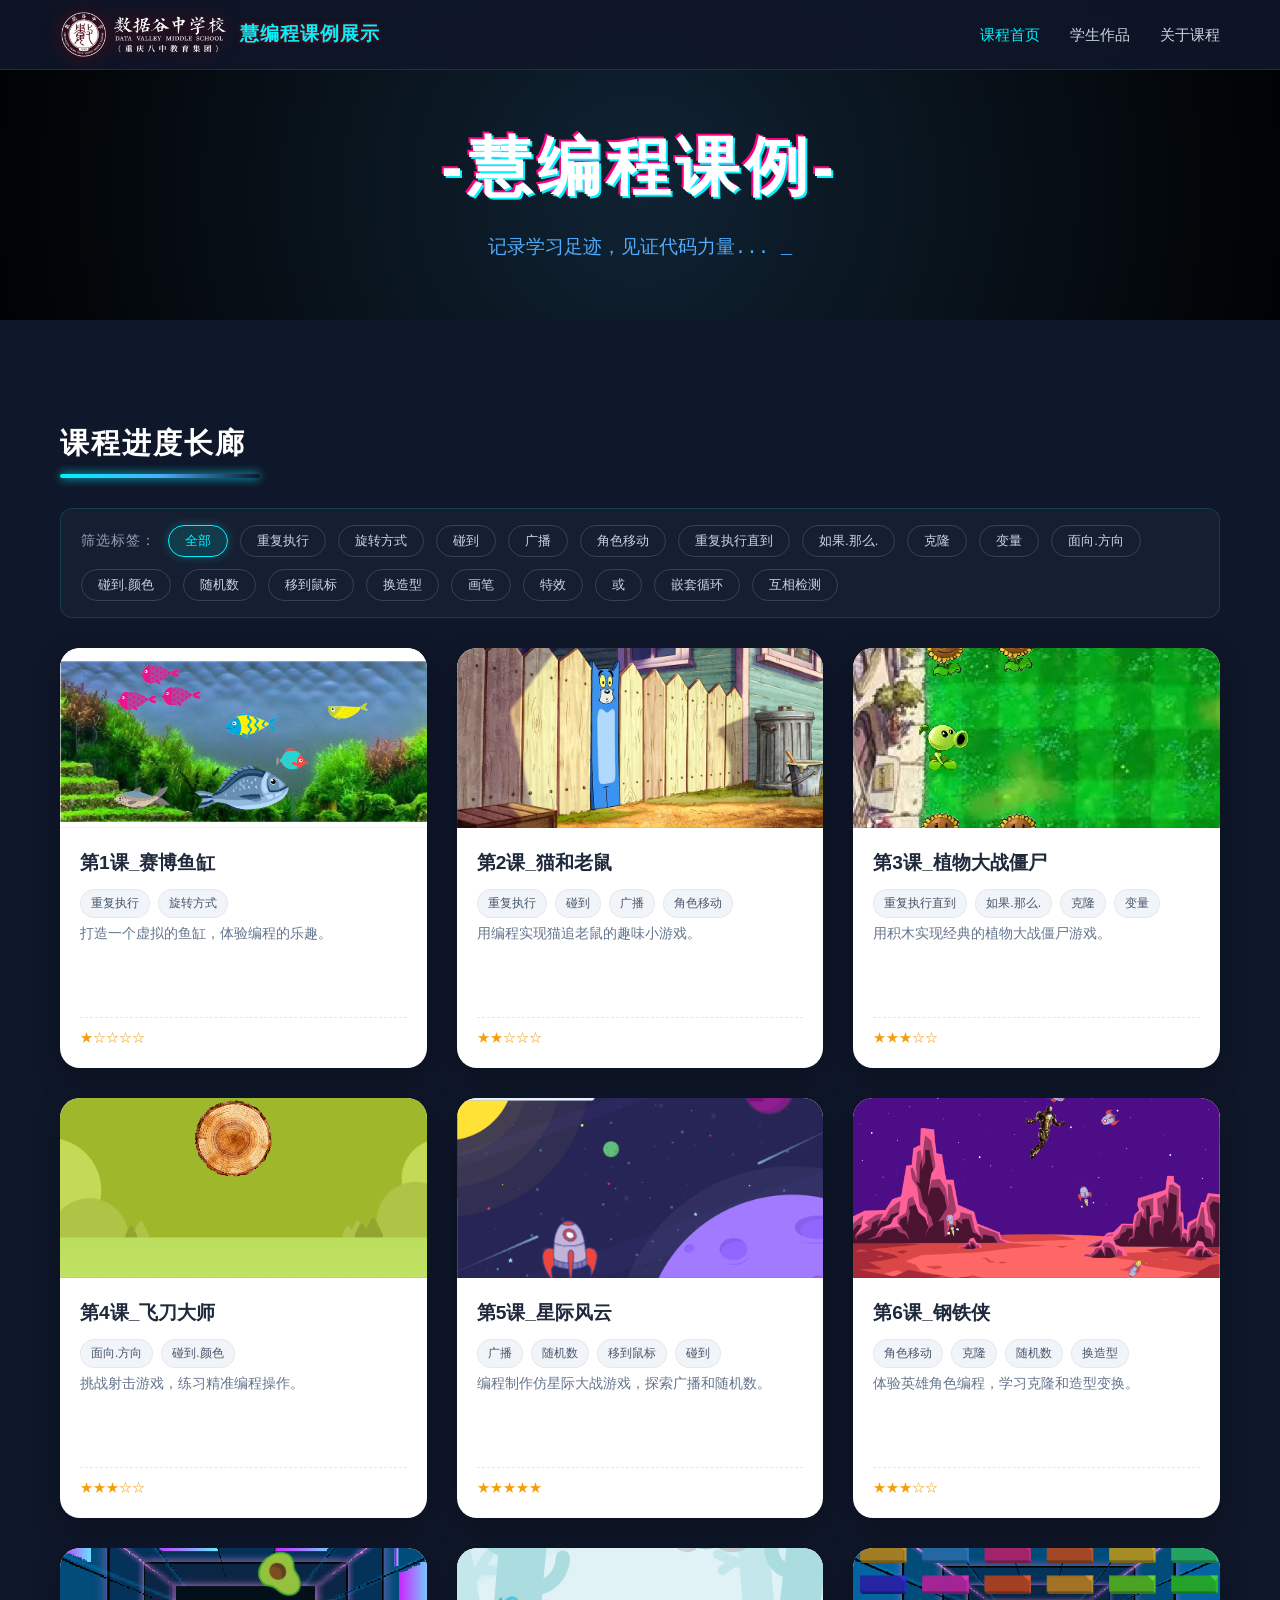
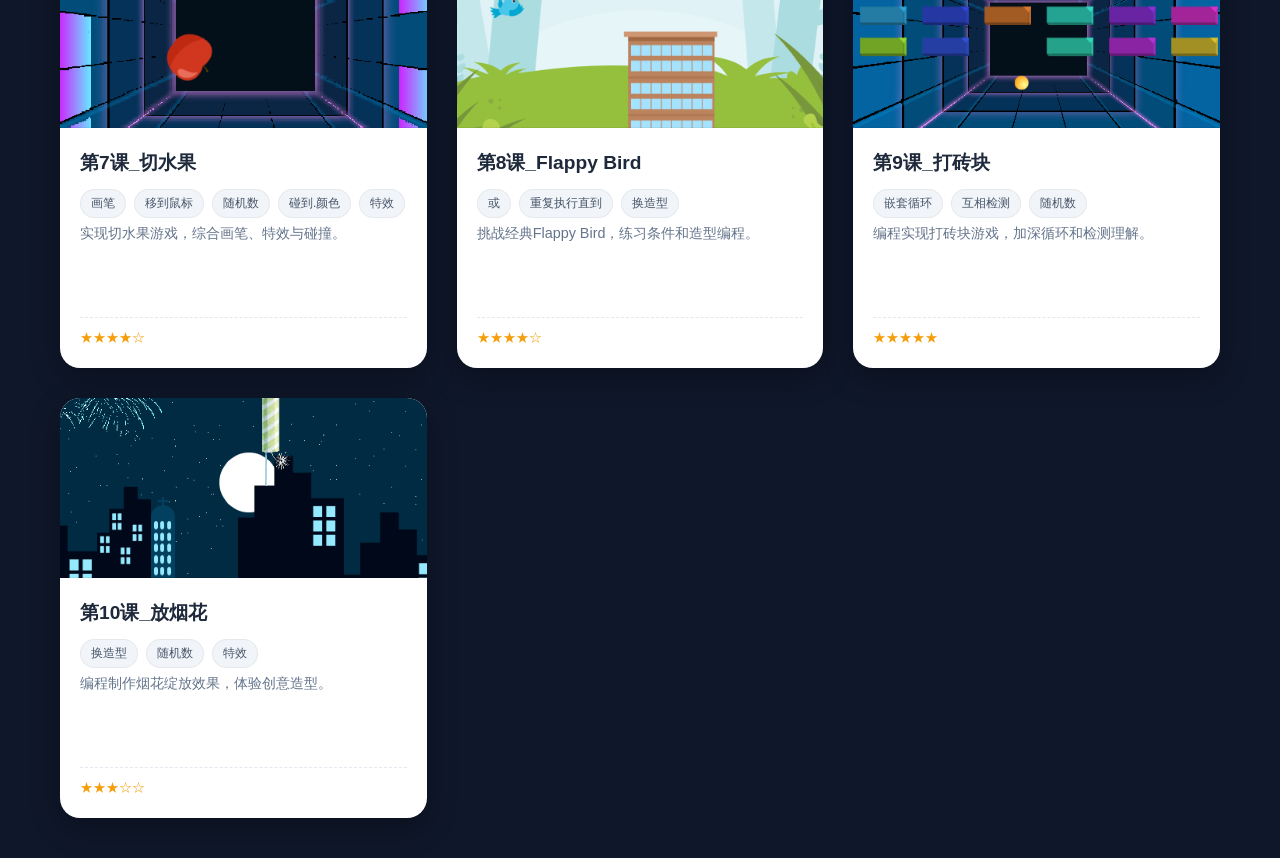
==== index.html @ 6f57c0ce "更新 none" ====
<!DOCTYPE html>
<html lang="zh-CN">
<head>
    <meta charset="UTF-8">
    <meta name="viewport" content="width=device-width, initial-scale=1.0">
    <title>慧编程 · 课程展示</title>
    <link rel="stylesheet" href="css/style.css">
</head>
<body>
    <nav class="navbar">
        <div class="nav-container">
            <div class="logo-area">
                <a href="index.html" class="logo-link">
                    <img src="assets/images/logo.png" alt="Logo" class="main-logo">
                    <span class="logo-text">慧编程课例展示</span>
                </a>
            </div>
            <ul class="nav-links">
                <li><a href="index.html" class="active">课程首页</a></li>
                <li><a href="works.html">学生作品</a></li>
                <li><a href="about.html">关于课程</a></li>
            </ul>
        </div>
    </nav>

    <header class="tech-header">
        <div class="overlay"></div>
        <div class="header-content">
            <h1 class="glitch" data-text="慧编程">-慧编程课例-</h1>
            <p class="subtitle">
                <span id="typing-text"></span>
                <span class="cursor">_</span>
            </p>
        </div>
    </header>

    <main class="container">
        <div class="section-title">
            <h2><span class="icon"></span> 课程进度长廊</h2>
            <div class="line"></div>
        </div>

        <!-- 筛选栏：标签由 JS 从 courseData 动态提取 -->
        <div class="filter-bar" id="home-filter-bar">
            <span class="filter-label">筛选标签：</span>
            <button class="filter-btn active" data-filter="all">全部</button>
        </div>

        <div id="course-grid" class="grid"></div>
    </main>

    <script src="js/data.js"></script>
    <script src="js/script.js"></script>
</body>
</html>
---- css/style.css ----
:root {
    --primary-neon: #00f2fe; /* 霓虹青 */
    --secondary-neon: #4facfe; /* 科技蓝 */
    --bg-dark: #0f172a; /* 深蓝底色 */
    --card-bg: rgba(30, 41, 59, 0.7); /* 半透明卡片 */
    --text-main: #ffffff;
    --accent-red: rgb(143, 0, 11);
}

/* 全局重置 */
* { box-sizing: border-box; margin: 0; padding: 0; }
body { font-family: 'Segoe UI', sans-serif; background-color: #f0f4f8; color: #333; line-height: 1.6; }
a { text-decoration: none; color: inherit; }

/* 导航栏样式 - 毛玻璃效果 */
.navbar {
    position: fixed;
    top: 0; width: 100%; height: 70px;
    background: rgba(15, 23, 42, 0.8);
    backdrop-filter: blur(10px); /* 模糊背景 */
    border-bottom: 1px solid rgba(255, 255, 255, 0.1);
    z-index: 1000;
}

.nav-container {
    max-width: 1200px; margin: 0 auto; padding: 0 20px;
    display: flex; justify-content: space-between; align-items: center;
    height: 100%;
}
.logo-link {
    display: flex;
    align-items: center;
    gap: 12px;
    text-decoration: none;
    transition: opacity 0.3s;
}

.logo-link:hover {
    opacity: 0.8; /* 鼠标悬停时轻微透明，增加点击反馈 */
}
.logo-area { display: flex; align-items: center; gap: 12px; }
.main-logo { height: 45px;
    width: auto;
    filter: drop-shadow(0 0 10px rgb(143, 0, 11)); }
.logo-text { font-weight: bold;
    font-size: 1.2rem;
    letter-spacing: 1px;
    color: #ffffff;
    text-shadow: 0 0 5px rgb(143, 0, 11); }

.nav-links { display: flex; list-style: none; gap: 30px; }
.nav-links a { 
    color: #cbd5e1; font-size: 0.95rem; transition: 0.3s; 
    position: relative; padding: 5px 0;
}
.nav-links a:hover, .nav-links a.active { color: var(--primary-neon); }
/* 科技感 Hero 区域 */
.tech-header {
    height: 320px;
    background: #000 url('https://www.transparenttextures.com/patterns/carbon-fibre.png');
    position: relative;
    display: flex; 
    align-items: center; 
    justify-content: center;
    padding-top: 60px;
    overflow: hidden;
}
/* 动态背景光晕 */
.tech-header::before {
    content: ''; position: absolute;
    width: 150%; height: 150%;
    background: radial-gradient(circle at center, rgba(79, 172, 254, 0.2) 0%, transparent 70%);
    animation: pulse 8s infinite alternate;
}

@keyframes pulse {
    0% { transform: scale(1); opacity: 0.5; }
    100% { transform: scale(1.2); opacity: 0.8; }
}

.header-content { position: relative; z-index: 2; text-align: center; }

/* 故障艺术风格标题 (Glitch Effect) */
.glitch {
    font-size: 4rem; font-weight: 900; color: white;
    text-shadow: 2px 2px var(--primary-neon), -2px -2px #ff0080;
    letter-spacing: 5px;
}

.subtitle { font-size: 1.2rem; color: var(--secondary-neon); margin-top: 15px; font-family: 'Courier New', monospace; }
.cursor { animation: blink 0.8s infinite; }
@keyframes blink { 50% { opacity: 0; } }
/* 容器与栅格 */
.container { max-width: 1100px; margin: 0 auto; padding: 40px 20px; }
.grid { display: grid; grid-template-columns: repeat(auto-fill, minmax(300px, 1fr)); gap: 30px; }

/* 卡片样式 */
.card { background: #ffffff;
    border-radius: 20px;
    height: 420px;
    display: flex;
    flex-direction: column;
    overflow: hidden;
    cursor: pointer;
    transition: all 0.4s cubic-bezier(0.175, 0.885, 0.32, 1.275);
    border: none;
    box-shadow: 0 10px 30px rgba(0, 0, 0, 0.3);}
.card:hover {
    transform: translateY(-10px) scale(1.02);
    box-shadow: 0 15px 40px rgba(0, 242, 254, 0.2); 
}
.card-img {
    height: 180px;
    width: 100%;
    background-size: cover;
    background-position: center;
    border-bottom: 1px solid rgba(0,0,0,0.05);
    flex-shrink: 0;
}
/* 卡片内容区：文字改为深色以适应白底 */
.card-body {
    padding: 20px;
    flex-grow: 1;
    display: flex;
    flex-direction: column;
}
/* 描述文字：锁定 3 行 */
.card-desc {
    font-size: 0.9rem;
    color: #64748b;
    line-height: 1.6;
    margin-bottom: 15px;
    display: -webkit-box;
    -webkit-box-orient: vertical;
    overflow: hidden;
    height: 4.8em;
}
.card-body h3 {
    margin: 0 0 10px 0;
    color: #1e293b;
    font-size: 1.2rem;
    white-space: nowrap;
    overflow: hidden;
    text-overflow: ellipsis;
}
/* 标签样式 */
.tags {
    display: flex;
    gap: 8px;
    margin-bottom: auto;
    overflow: hidden;
}
.tags span {
    background: #f1f5f9;
    color: #475569;
    padding: 4px 10px;
    border-radius: 50px;
    font-size: 0.75rem;
    border: 1px solid rgba(0,0,0,0.05);
}
/* 难度等级（星星）区 */
.stars {
    margin-top: 10px;
    padding-top: 10px;
    border-top: 1px dashed #e2e8f0;
    font-size: 0.8rem;
    color: #f59e0b;
}
/* 装饰性标题线 */
.section-title {
    margin-bottom: 30px;
}
.section-title h2 { font-size: 1.8rem;
    margin-bottom: 8px;
    letter-spacing: 2px;}
.line { height: 4px;
    width: 200px; 
    background: linear-gradient(to right, var(--primary-neon), var(--secondary-neon), transparent);
    border-radius: 2px;
    box-shadow: 0 0 10px var(--primary-neon); }

/* ======================================
   首页筛选栏（青色系，与首页风格一致）
   ====================================== */
.filter-bar {
    display: flex;
    align-items: center;
    gap: 12px;
    flex-wrap: wrap;
    margin-bottom: 30px;
    padding: 16px 20px;
    background: rgba(30, 41, 59, 0.5);
    border: 1px solid rgba(0, 242, 254, 0.15);
    border-radius: 12px;
    backdrop-filter: blur(8px);
}

.filter-label {
    font-size: 0.85rem;
    color: #94a3b8;
    letter-spacing: 1px;
    white-space: nowrap;
}

.filter-btn {
    padding: 6px 16px;
    border-radius: 50px;
    border: 1px solid rgba(255, 255, 255, 0.15);
    background: transparent;
    color: #cbd5e1;
    font-size: 0.82rem;
    cursor: pointer;
    transition: all 0.25s;
    font-family: 'Segoe UI', sans-serif;
}

/* 首页：激活/悬停用青色系 */
.filter-btn:hover,
.filter-btn.active {
    background: rgba(0, 242, 254, 0.12);
    border-color: var(--primary-neon);
    color: var(--primary-neon);
    box-shadow: 0 0 10px rgba(0, 242, 254, 0.25);
}

/* works.html 中的筛选栏覆盖为紫色系（在 works.html 内部 <style> 中处理） */


/* 详情页样式 */
body {
    font-family: 'Segoe UI', sans-serif;
    background-color: var(--bg-dark);
    color: var(--text-main);
    margin: 0;
    line-height: 1.6;
}

/* 导航栏 */
.navbar {
    position: fixed;
    top: 0; width: 100%; height: 70px;
    background: rgba(15, 23, 42, 0.9);
    backdrop-filter: blur(10px);
    border-bottom: 1px solid rgba(255, 255, 255, 0.1);
    z-index: 1000;
}

.nav-container {
    max-width: 1200px; margin: 0 auto; padding: 0 20px;
    display: flex; justify-content: space-between; align-items: center;
    height: 100%;
}

.back-link {
    color: white; text-decoration: none; display: flex; align-items: center; gap: 8px;
    transition: all 0.3s;
}

.back-link:hover {
    text-shadow: 0 0 10px var(--primary-neon);
    transform: translateX(-5px);
}

.logo-text { font-weight: bold; color: var(--primary-neon); text-shadow: 0 0 5px var(--accent-red); }

/* 容器布局 */
.container { max-width: 1200px; margin: 0 auto; padding: 100px 20px 40px; }

.console-grid {
    display: grid;
    grid-template-columns: 6.5fr 3.5fr; 
    gap: 30px;
}

.left-col, .right-col {
    min-width: 0; 
}

/* 通用面板 */
.tech-panel {
    background: rgba(30, 41, 59, 0.6);
    border: 1px solid rgba(79, 172, 254, 0.3);
    border-radius: 12px; padding: 20px; margin-bottom: 25px;
}

.panel-header, .tech-panel h2 {
    color: var(--secondary-neon); font-size: 1.1rem; margin-bottom: 15px;
    border-left: 3px solid var(--primary-neon); padding-left: 10px;
}

/* 视频与图片展示区 */
.video-wrapper, .main-image-view {
    width: 100%; aspect-ratio: 16 / 9;
    background: #000; border-radius: 8px; overflow: hidden;
    display: flex; align-items: center; justify-content: center;
}

video, .main-image-view img { width: 100%; height: 100%; object-fit: contain; }

/* 缩略图列表 */
.thumbnail-list {
    display: flex;
    gap: 12px;
    overflow-x: auto;
    padding: 15px 0 5px;
    white-space: nowrap; 
}

.thumb-item {
    flex: 0 0 100px; 
    height: 60px;
    border-radius: 6px; cursor: pointer;
    border: 2px solid transparent; opacity: 0.5;
    transition: all 0.3s; object-fit: cover;
}

.thumb-item.active { border-color: var(--primary-neon); opacity: 1; box-shadow: 0 0 10px var(--primary-neon); }

/* 下载按钮基础样式 */
.download-grid { display: flex; flex-direction: column; gap: 15px; }
.tech-btn {
    display: flex;
    align-items: center;
    gap: 15px;
    padding: 15px;
    background: rgba(255, 255, 255, 0.03);
    border: 1px solid rgba(255, 255, 255, 0.1);
    border-radius: 8px;
    color: white;
    text-decoration: none;
    transition: all 0.3s cubic-bezier(0.4, 0, 0.2, 1);
    position: relative;
    overflow: hidden;
}

/* 源代码 - 青色光 */
.code-btn:not(.disabled):hover {
    background: rgba(0, 242, 254, 0.1);
    border-color: #00f2fe;
    box-shadow: 0 0 15px rgba(0, 242, 254, 0.3);
    transform: translateX(8px);
}
.code-btn:not(.disabled):hover h3 { color: #00f2fe; }

/* 课件 - 橙金光 */
.ppt-btn:not(.disabled):hover {
    background: rgba(245, 158, 11, 0.1);
    border-color: #f59e0b;
    box-shadow: 0 0 15px rgba(245, 158, 11, 0.3);
    transform: translateX(8px);
}
.ppt-btn:not(.disabled):hover h3 { color: #f59e0b; }

/* 素材包 - 翠绿光 */
.asset-btn:not(.disabled):hover {
    background: rgba(16, 185, 129, 0.1);
    border-color: #10b981;
    box-shadow: 0 0 15px rgba(16, 185, 129, 0.3);
    transform: translateX(8px);
}
.asset-btn:not(.disabled):hover h3 { color: #10b981; }

/* 禁用状态 */
.tech-btn.disabled {
    opacity: 0.25;
    filter: grayscale(1);
    cursor: not-allowed;
    pointer-events: all !important;
}

.tech-btn.disabled:hover {
    background: rgba(255, 0, 0, 0.05);
    border-color: rgba(255, 255, 255, 0.1);
    transform: none;
}

.tech-btn.disabled p {
    color: #ef4444;
}

/* 滚动条美化 */
::-webkit-scrollbar { height: 6px; width: 6px; }
::-webkit-scrollbar-thumb { background: var(--secondary-neon); border-radius: 10px; }
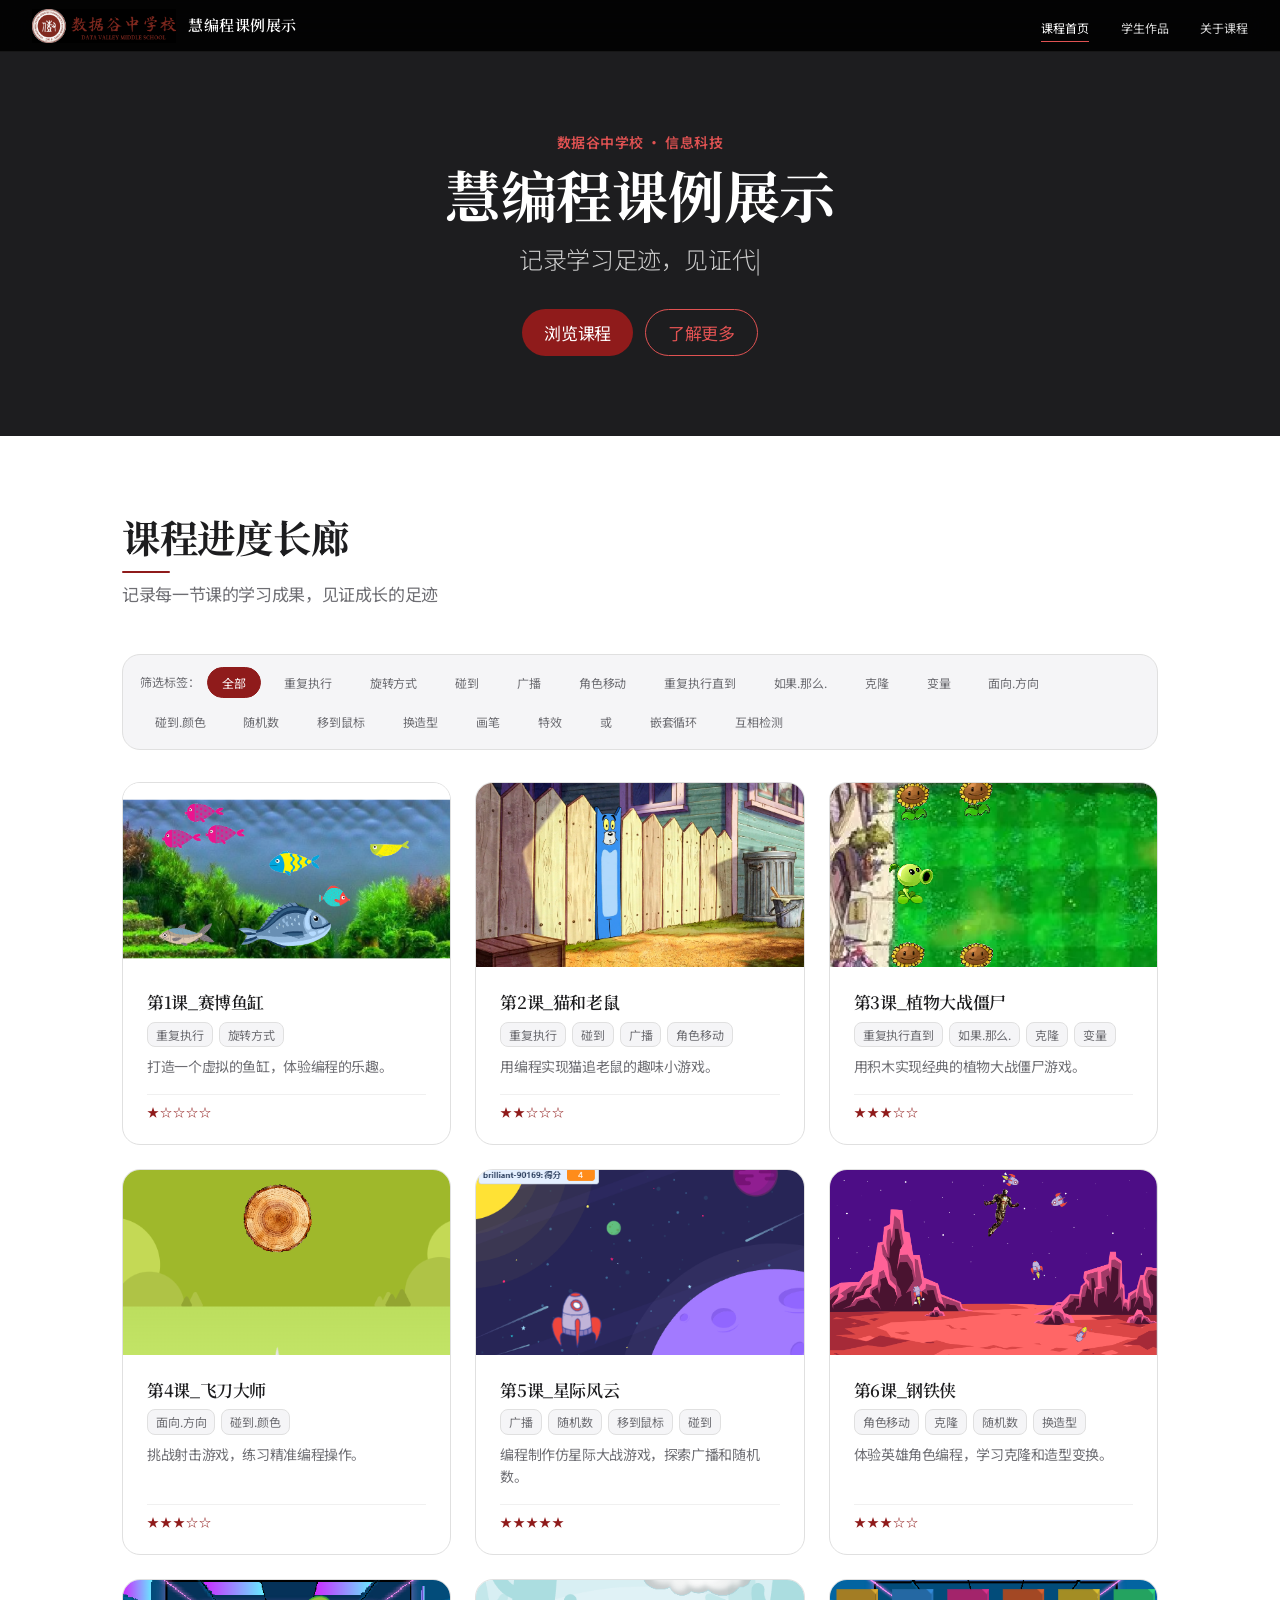
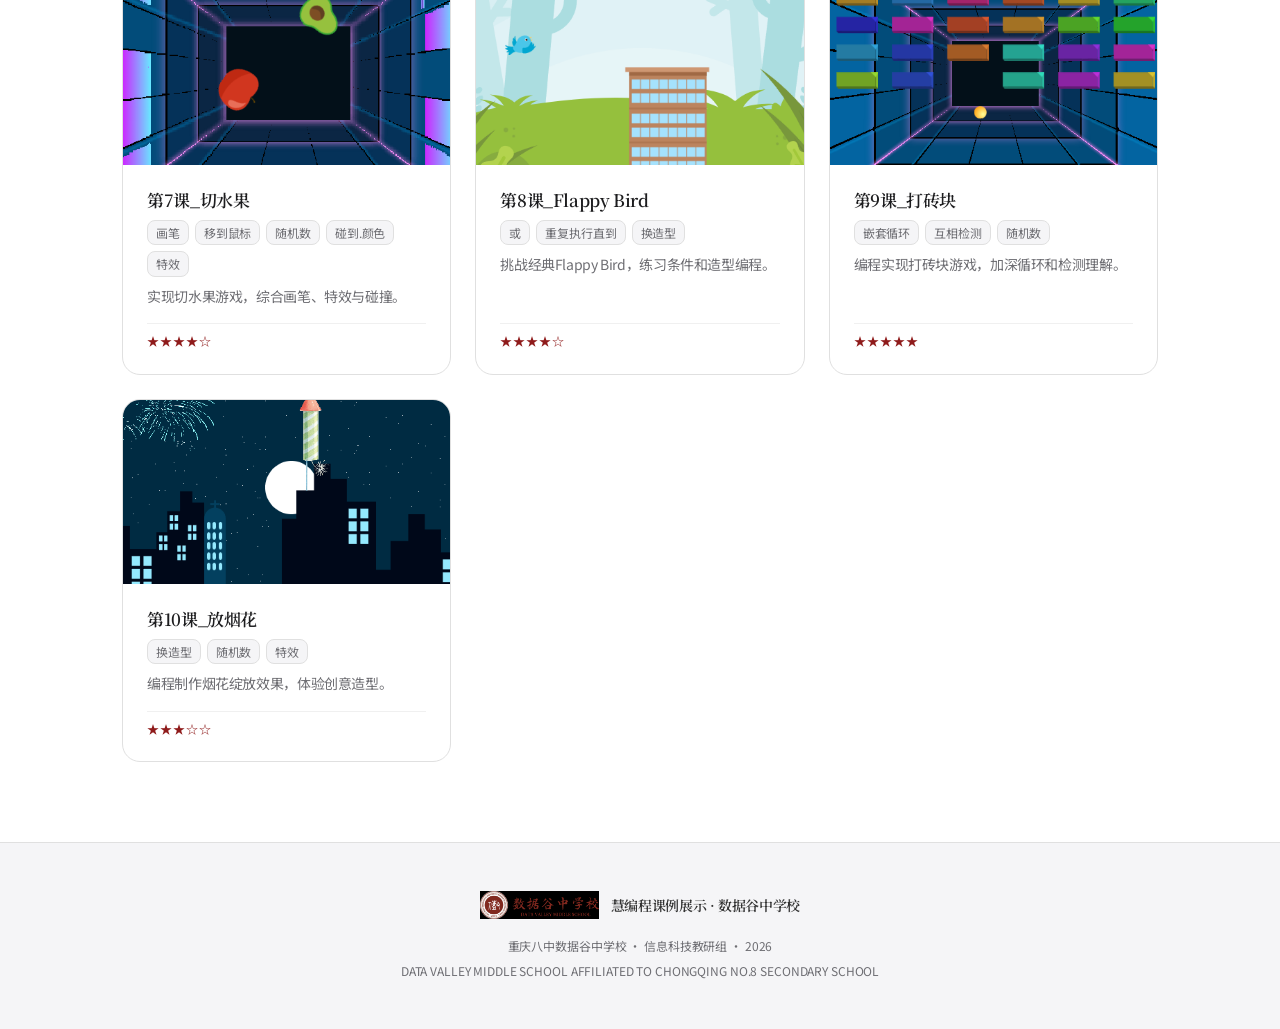
==== commit a061ed81: "Redesign About page and overhaul styles Rework about.html into a cleaner, componentized layout and r" ====
--- a/index.html
+++ b/index.html
@@ -1,55 +1,74 @@
 <!DOCTYPE html>
 <html lang="zh-CN">
 <head>
-    <meta charset="UTF-8">
-    <meta name="viewport" content="width=device-width, initial-scale=1.0">
-    <title>慧编程 · 课程展示</title>
-    <link rel="stylesheet" href="css/style.css">
+  <meta charset="UTF-8">
+  <meta name="viewport" content="width=device-width, initial-scale=1.0">
+  <title>慧编程 · 课程展示</title>
+  <link rel="stylesheet" href="css/style.css">
 </head>
 <body>
-    <nav class="navbar">
-        <div class="nav-container">
-            <div class="logo-area">
-                <a href="index.html" class="logo-link">
-                    <img src="assets/images/logo.png" alt="Logo" class="main-logo">
-                    <span class="logo-text">慧编程课例展示</span>
-                </a>
-            </div>
-            <ul class="nav-links">
-                <li><a href="index.html" class="active">课程首页</a></li>
-                <li><a href="works.html">学生作品</a></li>
-                <li><a href="about.html">关于课程</a></li>
-            </ul>
-        </div>
-    </nav>
 
-    <header class="tech-header">
-        <div class="overlay"></div>
-        <div class="header-content">
-            <h1 class="glitch" data-text="慧编程">-慧编程课例-</h1>
-            <p class="subtitle">
-                <span id="typing-text"></span>
-                <span class="cursor">_</span>
-            </p>
-        </div>
-    </header>
+  <!-- ── Global Nav ── -->
+  <nav class="navbar">
+    <div class="nav-container">
+      <div class="logo-area">
+        <a href="index.html" class="logo-link">
+          <img src="assets/images/logo.png" alt="数据谷中学校" class="main-logo">
+          <span class="logo-text">慧编程课例展示</span>
+        </a>
+      </div>
+      <ul class="nav-links">
+        <li><a href="index.html" class="active">课程首页</a></li>
+        <li><a href="works.html">学生作品</a></li>
+        <li><a href="about.html">关于课程</a></li>
+      </ul>
+    </div>
+  </nav>
 
-    <main class="container">
-        <div class="section-title">
-            <h2><span class="icon"></span> 课程进度长廊</h2>
-            <div class="line"></div>
-        </div>
+  <!-- ── Hero ── -->
+  <header class="page-hero">
+    <p class="hero-eyebrow">数据谷中学校 · 信息科技</p>
+    <h1 class="hero-headline">慧编程课例展示</h1>
+    <p class="hero-sub">
+      <span class="typewriter-wrap">
+        <span id="typing-text"></span><span class="cursor">|</span>
+      </span>
+    </p>
+    <div style="display:flex;gap:12px;justify-content:center;flex-wrap:wrap;margin-top:8px;">
+      <a href="#courses" class="btn-primary">浏览课程</a>
+      <a href="about.html" class="btn-ghost btn-ghost-dark">了解更多</a>
+    </div>
+  </header>
 
-        <!-- 筛选栏：标签由 JS 从 courseData 动态提取 -->
-        <div class="filter-bar" id="home-filter-bar">
-            <span class="filter-label">筛选标签：</span>
-            <button class="filter-btn active" data-filter="all">全部</button>
-        </div>
+  <!-- ── Course Section ── -->
+  <main class="container" id="courses">
+    <div class="section-title">
+      <h2>课程进度长廊</h2>
+      <div class="accent-line"></div>
+      <p class="subtitle" style="margin-top:8px;">记录每一节课的学习成果，见证成长的足迹</p>
+    </div>
 
-        <div id="course-grid" class="grid"></div>
-    </main>
+    <!-- Filter Bar -->
+    <div class="filter-bar" id="home-filter-bar">
+      <span class="filter-label">筛选标签：</span>
+      <button class="filter-btn active" data-filter="all">全部</button>
+    </div>
 
-    <script src="js/data.js"></script>
-    <script src="js/script.js"></script>
+    <!-- Cards -->
+    <div id="course-grid" class="grid"></div>
+  </main>
+
+  <!-- ── Footer ── -->
+  <footer>
+    <div class="footer-logo">
+      <img src="assets/images/logo.png" alt="数据谷中学校">
+      <span>慧编程课例展示 · 数据谷中学校</span>
+    </div>
+    <p>重庆八中数据谷中学校 · 信息科技教研组 · 2026</p>
+    <p style="margin-top:4px;">DATA VALLEY MIDDLE SCHOOL AFFILIATED TO CHONGQING NO.8 SECONDARY SCHOOL</p>
+  </footer>
+
+  <script src="js/data.js"></script>
+  <script src="js/script.js"></script>
 </body>
 </html>
--- a/css/style.css
+++ b/css/style.css
@@ -1,383 +1,845 @@
+/* ============================================================
+   慧编程课例展示 · Apple-style Design System
+   Inspired by DESIGN-apple.md — "Photography-first, UI recedes"
+   ============================================================ */
+
+@import url('https://fonts.googleapis.com/css2?family=Noto+Serif+SC:wght@400;600;700&family=Noto+Sans+SC:wght@300;400;500;600&display=swap');
+
+/* ── Design Tokens ─────────────────────────────────────────── */
 :root {
-    --primary-neon: #00f2fe; /* 霓虹青 */
-    --secondary-neon: #4facfe; /* 科技蓝 */
-    --bg-dark: #0f172a; /* 深蓝底色 */
-    --card-bg: rgba(30, 41, 59, 0.7); /* 半透明卡片 */
-    --text-main: #ffffff;
-    --accent-red: rgb(143, 0, 11);
-}
-
-/* 全局重置 */
-* { box-sizing: border-box; margin: 0; padding: 0; }
-body { font-family: 'Segoe UI', sans-serif; background-color: #f0f4f8; color: #333; line-height: 1.6; }
-a { text-decoration: none; color: inherit; }
-
-/* 导航栏样式 - 毛玻璃效果 */
+  /* Brand primary — schoolhouse red (from logo) used as Action Red */
+  --primary:           #8f1b1b;
+  --primary-focus:     #7a1515;
+  --primary-on-dark:   #e05252;
+
+  /* Surfaces */
+  --canvas:            #ffffff;
+  --canvas-parchment:  #f5f5f7;
+  --surface-pearl:     #fafafc;
+  --surface-tile-1:    #1d1d1f;
+  --surface-tile-2:    #2a2426;
+  --surface-tile-3:    #252022;
+  --surface-black:     #000000;
+
+  /* Text */
+  --ink:               #1d1d1f;
+  --ink-muted-80:      #333333;
+  --ink-muted-48:      #6e6e73;
+  --body-muted:        #cccccc;
+  --on-dark:           #ffffff;
+
+  /* Structure */
+  --hairline:          #e0e0e0;
+  --divider-soft:      #f0f0f0;
+
+  /* Rounded */
+  --r-none:   0px;
+  --r-xs:     5px;
+  --r-sm:     8px;
+  --r-md:     11px;
+  --r-lg:     18px;
+  --r-pill:   9999px;
+
+  /* Spacing */
+  --sp-xxs:  4px;
+  --sp-xs:   8px;
+  --sp-sm:   12px;
+  --sp-md:   17px;
+  --sp-lg:   24px;
+  --sp-xl:   32px;
+  --sp-xxl:  48px;
+  --sp-sec:  80px;
+
+  /* Nav */
+  --nav-h:   52px;
+}
+
+/* ── Reset ──────────────────────────────────────────────────── */
+*, *::before, *::after { box-sizing: border-box; margin: 0; padding: 0; }
+html { scroll-behavior: smooth; }
+body {
+  font-family: "Noto Sans SC", "SF Pro Text", system-ui, -apple-system, sans-serif;
+  font-size: 17px;
+  font-weight: 400;
+  line-height: 1.47;
+  letter-spacing: -0.374px;
+  color: var(--ink);
+  background: var(--canvas);
+  -webkit-font-smoothing: antialiased;
+}
+a { color: inherit; text-decoration: none; }
+img { display: block; max-width: 100%; }
+
+/* ── Global Nav ─────────────────────────────────────────────── */
 .navbar {
-    position: fixed;
-    top: 0; width: 100%; height: 70px;
-    background: rgba(15, 23, 42, 0.8);
-    backdrop-filter: blur(10px); /* 模糊背景 */
-    border-bottom: 1px solid rgba(255, 255, 255, 0.1);
-    z-index: 1000;
+  position: fixed;
+  top: 0; left: 0; right: 0;
+  height: var(--nav-h);
+  background: rgba(0, 0, 0, 0.88);
+  backdrop-filter: saturate(180%) blur(20px);
+  -webkit-backdrop-filter: saturate(180%) blur(20px);
+  z-index: 1000;
+  border-bottom: 1px solid rgba(255,255,255,0.08);
 }
 
 .nav-container {
-    max-width: 1200px; margin: 0 auto; padding: 0 20px;
-    display: flex; justify-content: space-between; align-items: center;
-    height: 100%;
-}
-.logo-link {
-    display: flex;
-    align-items: center;
-    gap: 12px;
-    text-decoration: none;
-    transition: opacity 0.3s;
-}
-
-.logo-link:hover {
-    opacity: 0.8; /* 鼠标悬停时轻微透明，增加点击反馈 */
-}
-.logo-area { display: flex; align-items: center; gap: 12px; }
-.main-logo { height: 45px;
-    width: auto;
-    filter: drop-shadow(0 0 10px rgb(143, 0, 11)); }
-.logo-text { font-weight: bold;
-    font-size: 1.2rem;
-    letter-spacing: 1px;
-    color: #ffffff;
-    text-shadow: 0 0 5px rgb(143, 0, 11); }
-
-.nav-links { display: flex; list-style: none; gap: 30px; }
-.nav-links a { 
-    color: #cbd5e1; font-size: 0.95rem; transition: 0.3s; 
-    position: relative; padding: 5px 0;
-}
-.nav-links a:hover, .nav-links a.active { color: var(--primary-neon); }
-/* 科技感 Hero 区域 */
-.tech-header {
-    height: 320px;
-    background: #000 url('https://www.transparenttextures.com/patterns/carbon-fibre.png');
-    position: relative;
-    display: flex; 
-    align-items: center; 
-    justify-content: center;
-    padding-top: 60px;
-    overflow: hidden;
-}
-/* 动态背景光晕 */
-.tech-header::before {
-    content: ''; position: absolute;
-    width: 150%; height: 150%;
-    background: radial-gradient(circle at center, rgba(79, 172, 254, 0.2) 0%, transparent 70%);
-    animation: pulse 8s infinite alternate;
-}
-
-@keyframes pulse {
-    0% { transform: scale(1); opacity: 0.5; }
-    100% { transform: scale(1.2); opacity: 0.8; }
-}
-
-.header-content { position: relative; z-index: 2; text-align: center; }
-
-/* 故障艺术风格标题 (Glitch Effect) */
-.glitch {
-    font-size: 4rem; font-weight: 900; color: white;
-    text-shadow: 2px 2px var(--primary-neon), -2px -2px #ff0080;
-    letter-spacing: 5px;
-}
-
-.subtitle { font-size: 1.2rem; color: var(--secondary-neon); margin-top: 15px; font-family: 'Courier New', monospace; }
-.cursor { animation: blink 0.8s infinite; }
+  max-width: 1440px;
+  margin: 0 auto;
+  padding: 0 var(--sp-xl);
+  height: 100%;
+  display: flex;
+  align-items: center;
+  justify-content: space-between;
+}
+
+/* Logo area */
+.logo-area { display: flex; align-items: center; gap: var(--sp-sm); }
+.logo-link  { display: flex; align-items: center; gap: var(--sp-sm); opacity: 1; transition: opacity .2s; }
+.logo-link:hover { opacity: 0.8; }
+.main-logo  { height: 34px; width: auto; }
+.logo-text  {
+  font-family: "Noto Serif SC", serif;
+  font-size: 15px;
+  font-weight: 600;
+  color: var(--on-dark);
+  letter-spacing: 0.5px;
+}
+
+/* Nav links */
+.nav-links { display: flex; list-style: none; gap: var(--sp-xl); }
+.nav-links a {
+  font-size: 12px;
+  font-weight: 400;
+  letter-spacing: -0.12px;
+  color: rgba(255,255,255,0.85);
+  transition: color .2s;
+  padding: 4px 0;
+  position: relative;
+}
+.nav-links a::after {
+  content: '';
+  position: absolute;
+  bottom: -2px; left: 0; right: 0;
+  height: 1px;
+  background: var(--primary-on-dark);
+  transform: scaleX(0);
+  transition: transform .25s;
+}
+.nav-links a:hover { color: #fff; }
+.nav-links a.active { color: #fff; }
+.nav-links a.active::after,
+.nav-links a:hover::after { transform: scaleX(1); }
+
+/* Back link (detail page) */
+.back-link {
+  display: flex; align-items: center; gap: var(--sp-xs);
+  font-size: 12px; color: rgba(255,255,255,0.8);
+  transition: color .2s, transform .2s;
+}
+.back-link:hover { color: #fff; transform: translateX(-3px); }
+
+/* ── Hero / Section Tiles ───────────────────────────────────── */
+/* Light tile */
+.tile-light {
+  background: var(--canvas);
+  color: var(--ink);
+  padding: var(--sp-sec) var(--sp-xl);
+}
+/* Parchment tile */
+.tile-parchment {
+  background: var(--canvas-parchment);
+  color: var(--ink);
+  padding: var(--sp-sec) var(--sp-xl);
+}
+/* Dark tile */
+.tile-dark {
+  background: var(--surface-tile-1);
+  color: var(--on-dark);
+  padding: var(--sp-sec) var(--sp-xl);
+}
+/* Dark-2 tile */
+.tile-dark-2 {
+  background: var(--surface-tile-2);
+  color: var(--on-dark);
+  padding: var(--sp-sec) var(--sp-xl);
+}
+
+/* ── Hero Header (index + sub-pages) ───────────────────────── */
+.page-hero {
+  padding-top: calc(var(--nav-h) + var(--sp-sec));
+  padding-bottom: var(--sp-sec);
+  padding-left: var(--sp-xl);
+  padding-right: var(--sp-xl);
+  background: var(--surface-tile-1);
+  color: var(--on-dark);
+  text-align: center;
+}
+
+.hero-eyebrow {
+  font-size: 14px;
+  font-weight: 600;
+  letter-spacing: 0.5px;
+  color: var(--primary-on-dark);
+  margin-bottom: var(--sp-sm);
+  text-transform: uppercase;
+}
+
+.hero-headline {
+  font-family: "Noto Serif SC", serif;
+  font-size: clamp(36px, 5vw, 56px);
+  font-weight: 700;
+  line-height: 1.07;
+  letter-spacing: -0.28px;
+  color: var(--on-dark);
+  margin-bottom: var(--sp-md);
+}
+
+.hero-sub {
+  font-size: clamp(18px, 2vw, 24px);
+  font-weight: 300;
+  line-height: 1.5;
+  color: var(--body-muted);
+  max-width: 600px;
+  margin: 0 auto var(--sp-xl);
+}
+
+/* Typewriter container */
+.typewriter-wrap {
+  min-height: 32px;
+  display: flex; align-items: center; justify-content: center;
+}
+.cursor { animation: blink .8s step-end infinite; }
 @keyframes blink { 50% { opacity: 0; } }
-/* 容器与栅格 */
-.container { max-width: 1100px; margin: 0 auto; padding: 40px 20px; }
-.grid { display: grid; grid-template-columns: repeat(auto-fill, minmax(300px, 1fr)); gap: 30px; }
-
-/* 卡片样式 */
-.card { background: #ffffff;
-    border-radius: 20px;
-    height: 420px;
-    display: flex;
-    flex-direction: column;
-    overflow: hidden;
-    cursor: pointer;
-    transition: all 0.4s cubic-bezier(0.175, 0.885, 0.32, 1.275);
-    border: none;
-    box-shadow: 0 10px 30px rgba(0, 0, 0, 0.3);}
+
+/* ── Container ──────────────────────────────────────────────── */
+.container {
+  max-width: 1100px;
+  margin: 0 auto;
+  padding: var(--sp-sec) var(--sp-xl);
+}
+.container-narrow {
+  max-width: 760px;
+  margin: 0 auto;
+  padding: var(--sp-sec) var(--sp-xl);
+}
+
+/* ── Section Title ──────────────────────────────────────────── */
+.section-title {
+  margin-bottom: var(--sp-xxl);
+}
+.section-title h2 {
+  font-family: "Noto Serif SC", serif;
+  font-size: clamp(28px, 3vw, 40px);
+  font-weight: 700;
+  line-height: 1.1;
+  letter-spacing: -0.28px;
+  color: var(--ink);
+  margin-bottom: var(--sp-xs);
+}
+.section-title .subtitle {
+  font-size: 17px;
+  color: var(--ink-muted-48);
+}
+/* Dark variant */
+.section-title--dark h2 { color: var(--on-dark); }
+.section-title--dark .subtitle { color: var(--body-muted); }
+
+/* Divider accent line — thin school-red stripe */
+.accent-line {
+  height: 2px;
+  width: 48px;
+  background: var(--primary);
+  border-radius: 1px;
+  margin-top: var(--sp-sm);
+}
+
+/* ── Buttons ────────────────────────────────────────────────── */
+/* Primary pill (Action Red) */
+.btn-primary {
+  display: inline-flex;
+  align-items: center;
+  gap: var(--sp-xs);
+  padding: 11px 22px;
+  background: var(--primary);
+  color: #fff;
+  font-size: 17px;
+  font-weight: 400;
+  letter-spacing: -0.374px;
+  border-radius: var(--r-pill);
+  border: none;
+  cursor: pointer;
+  transition: transform .15s, background .15s;
+  white-space: nowrap;
+}
+.btn-primary:hover { background: var(--primary-focus); }
+.btn-primary:active { transform: scale(0.95); }
+
+/* Secondary ghost pill */
+.btn-ghost {
+  display: inline-flex;
+  align-items: center;
+  gap: var(--sp-xs);
+  padding: 10px 22px;
+  background: transparent;
+  color: var(--primary);
+  font-size: 17px;
+  font-weight: 400;
+  letter-spacing: -0.374px;
+  border-radius: var(--r-pill);
+  border: 1px solid var(--primary);
+  cursor: pointer;
+  transition: transform .15s, background .15s;
+  white-space: nowrap;
+}
+.btn-ghost:hover { background: rgba(143, 27, 27, 0.06); }
+.btn-ghost:active { transform: scale(0.95); }
+
+/* Dark surface ghost */
+.btn-ghost-dark {
+  color: var(--primary-on-dark);
+  border-color: var(--primary-on-dark);
+}
+.btn-ghost-dark:hover { background: rgba(224, 82, 82, 0.12); }
+
+/* ── Course Card Grid ───────────────────────────────────────── */
+.grid {
+  display: grid;
+  grid-template-columns: repeat(auto-fill, minmax(300px, 1fr));
+  gap: var(--sp-lg);
+}
+
+/* Store utility card style */
+.card {
+  background: var(--canvas);
+  border: 1px solid var(--hairline);
+  border-radius: var(--r-lg);
+  overflow: hidden;
+  display: flex;
+  flex-direction: column;
+  cursor: pointer;
+  transition: box-shadow .3s, transform .3s;
+}
 .card:hover {
-    transform: translateY(-10px) scale(1.02);
-    box-shadow: 0 15px 40px rgba(0, 242, 254, 0.2); 
-}
+  box-shadow: 0 8px 30px rgba(0,0,0,0.10);
+  transform: translateY(-4px);
+}
+
 .card-img {
-    height: 180px;
-    width: 100%;
-    background-size: cover;
-    background-position: center;
-    border-bottom: 1px solid rgba(0,0,0,0.05);
-    flex-shrink: 0;
-}
-/* 卡片内容区：文字改为深色以适应白底 */
+  width: 100%;
+  aspect-ratio: 16/9;
+  background-size: cover;
+  background-position: center;
+  background-color: var(--canvas-parchment);
+  flex-shrink: 0;
+}
+
 .card-body {
-    padding: 20px;
-    flex-grow: 1;
-    display: flex;
-    flex-direction: column;
-}
-/* 描述文字：锁定 3 行 */
+  padding: var(--sp-lg);
+  flex: 1;
+  display: flex;
+  flex-direction: column;
+  gap: var(--sp-xs);
+}
+
+.card-body h3 {
+  font-family: "Noto Serif SC", serif;
+  font-size: 17px;
+  font-weight: 600;
+  line-height: 1.35;
+  letter-spacing: -0.374px;
+  color: var(--ink);
+  white-space: nowrap;
+  overflow: hidden;
+  text-overflow: ellipsis;
+}
+
 .card-desc {
-    font-size: 0.9rem;
-    color: #64748b;
-    line-height: 1.6;
-    margin-bottom: 15px;
-    display: -webkit-box;
-    -webkit-box-orient: vertical;
-    overflow: hidden;
-    height: 4.8em;
-}
-.card-body h3 {
-    margin: 0 0 10px 0;
-    color: #1e293b;
-    font-size: 1.2rem;
-    white-space: nowrap;
-    overflow: hidden;
-    text-overflow: ellipsis;
-}
-/* 标签样式 */
+  font-size: 14px;
+  color: var(--ink-muted-48);
+  line-height: 1.6;
+  display: -webkit-box;
+  -webkit-box-orient: vertical;
+  -webkit-line-clamp: 2;
+  overflow: hidden;
+  flex: 1;
+}
+
+/* Tags */
 .tags {
-    display: flex;
-    gap: 8px;
-    margin-bottom: auto;
-    overflow: hidden;
+  display: flex;
+  gap: 6px;
+  flex-wrap: wrap;
 }
 .tags span {
-    background: #f1f5f9;
-    color: #475569;
-    padding: 4px 10px;
-    border-radius: 50px;
-    font-size: 0.75rem;
-    border: 1px solid rgba(0,0,0,0.05);
-}
-/* 难度等级（星星）区 */
+  font-size: 12px;
+  font-weight: 400;
+  letter-spacing: -0.12px;
+  color: var(--ink-muted-48);
+  background: var(--canvas-parchment);
+  border: 1px solid var(--hairline);
+  border-radius: var(--r-sm);
+  padding: 3px 8px;
+}
+
+/* Difficulty stars */
 .stars {
-    margin-top: 10px;
-    padding-top: 10px;
-    border-top: 1px dashed #e2e8f0;
-    font-size: 0.8rem;
-    color: #f59e0b;
-}
-/* 装饰性标题线 */
-.section-title {
-    margin-bottom: 30px;
-}
-.section-title h2 { font-size: 1.8rem;
-    margin-bottom: 8px;
-    letter-spacing: 2px;}
-.line { height: 4px;
-    width: 200px; 
-    background: linear-gradient(to right, var(--primary-neon), var(--secondary-neon), transparent);
-    border-radius: 2px;
-    box-shadow: 0 0 10px var(--primary-neon); }
-
-/* ======================================
-   首页筛选栏（青色系，与首页风格一致）
-   ====================================== */
+  font-size: 12px;
+  color: var(--primary);
+  letter-spacing: 1px;
+  margin-top: var(--sp-xs);
+  padding-top: var(--sp-xs);
+  border-top: 1px solid var(--divider-soft);
+}
+
+/* ── Filter Bar ─────────────────────────────────────────────── */
 .filter-bar {
-    display: flex;
-    align-items: center;
-    gap: 12px;
-    flex-wrap: wrap;
-    margin-bottom: 30px;
-    padding: 16px 20px;
-    background: rgba(30, 41, 59, 0.5);
-    border: 1px solid rgba(0, 242, 254, 0.15);
-    border-radius: 12px;
-    backdrop-filter: blur(8px);
+  display: flex;
+  align-items: center;
+  gap: var(--sp-xs);
+  flex-wrap: wrap;
+  margin-bottom: var(--sp-xl);
+  padding: var(--sp-sm) var(--sp-md);
+  background: var(--canvas-parchment);
+  border: 1px solid var(--hairline);
+  border-radius: var(--r-lg);
 }
 
 .filter-label {
-    font-size: 0.85rem;
-    color: #94a3b8;
-    letter-spacing: 1px;
-    white-space: nowrap;
+  font-size: 12px;
+  color: var(--ink-muted-48);
+  white-space: nowrap;
+  letter-spacing: -0.12px;
 }
 
 .filter-btn {
-    padding: 6px 16px;
-    border-radius: 50px;
-    border: 1px solid rgba(255, 255, 255, 0.15);
-    background: transparent;
-    color: #cbd5e1;
-    font-size: 0.82rem;
-    cursor: pointer;
-    transition: all 0.25s;
-    font-family: 'Segoe UI', sans-serif;
-}
-
-/* 首页：激活/悬停用青色系 */
-.filter-btn:hover,
+  padding: 6px 14px;
+  border-radius: var(--r-pill);
+  border: 1px solid transparent;
+  background: transparent;
+  color: var(--ink-muted-48);
+  font-size: 12px;
+  font-family: "Noto Sans SC", system-ui, sans-serif;
+  cursor: pointer;
+  transition: all .2s;
+  letter-spacing: -0.12px;
+}
+.filter-btn:hover {
+  background: rgba(143,27,27,0.06);
+  color: var(--primary);
+  border-color: rgba(143,27,27,0.2);
+}
 .filter-btn.active {
-    background: rgba(0, 242, 254, 0.12);
-    border-color: var(--primary-neon);
-    color: var(--primary-neon);
-    box-shadow: 0 0 10px rgba(0, 242, 254, 0.25);
-}
-
-/* works.html 中的筛选栏覆盖为紫色系（在 works.html 内部 <style> 中处理） */
-
-
-/* 详情页样式 */
-body {
-    font-family: 'Segoe UI', sans-serif;
-    background-color: var(--bg-dark);
-    color: var(--text-main);
-    margin: 0;
-    line-height: 1.6;
-}
-
-/* 导航栏 */
-.navbar {
-    position: fixed;
-    top: 0; width: 100%; height: 70px;
-    background: rgba(15, 23, 42, 0.9);
-    backdrop-filter: blur(10px);
-    border-bottom: 1px solid rgba(255, 255, 255, 0.1);
-    z-index: 1000;
-}
-
-.nav-container {
-    max-width: 1200px; margin: 0 auto; padding: 0 20px;
-    display: flex; justify-content: space-between; align-items: center;
-    height: 100%;
-}
-
-.back-link {
-    color: white; text-decoration: none; display: flex; align-items: center; gap: 8px;
-    transition: all 0.3s;
-}
-
-.back-link:hover {
-    text-shadow: 0 0 10px var(--primary-neon);
-    transform: translateX(-5px);
-}
-
-.logo-text { font-weight: bold; color: var(--primary-neon); text-shadow: 0 0 5px var(--accent-red); }
-
-/* 容器布局 */
-.container { max-width: 1200px; margin: 0 auto; padding: 100px 20px 40px; }
+  background: var(--primary);
+  color: #fff;
+  border-color: var(--primary);
+}
+
+/* ── Detail Page Layout ─────────────────────────────────────── */
+.detail-nav .logo-text { color: var(--on-dark); }
+
+.console-header {
+  padding: calc(var(--nav-h) + var(--sp-xxl)) var(--sp-xl) var(--sp-xxl);
+  background: var(--surface-tile-1);
+  border-bottom: 1px solid rgba(255,255,255,0.06);
+}
+
+.console-header h1 {
+  font-family: "Noto Serif SC", serif;
+  font-size: clamp(26px, 3.5vw, 40px);
+  font-weight: 700;
+  color: var(--on-dark);
+  letter-spacing: -0.28px;
+  margin-bottom: var(--sp-sm);
+  max-width: 900px;
+}
+.console-header p {
+  font-size: 17px;
+  color: var(--body-muted);
+  max-width: 700px;
+  line-height: 1.6;
+}
+
+/* Main console grid */
+.main-console { max-width: 1100px; margin: 0 auto; padding: var(--sp-xxl) var(--sp-xl); }
 
 .console-grid {
-    display: grid;
-    grid-template-columns: 6.5fr 3.5fr; 
-    gap: 30px;
-}
-
-.left-col, .right-col {
-    min-width: 0; 
-}
-
-/* 通用面板 */
+  display: grid;
+  grid-template-columns: 1.9fr 1fr;
+  gap: var(--sp-xl);
+  align-items: start;
+}
+
+/* Panels */
 .tech-panel {
-    background: rgba(30, 41, 59, 0.6);
-    border: 1px solid rgba(79, 172, 254, 0.3);
-    border-radius: 12px; padding: 20px; margin-bottom: 25px;
-}
-
-.panel-header, .tech-panel h2 {
-    color: var(--secondary-neon); font-size: 1.1rem; margin-bottom: 15px;
-    border-left: 3px solid var(--primary-neon); padding-left: 10px;
-}
-
-/* 视频与图片展示区 */
+  background: var(--canvas);
+  border: 1px solid var(--hairline);
+  border-radius: var(--r-lg);
+  overflow: hidden;
+  margin-bottom: var(--sp-lg);
+}
+
+.panel-header {
+  padding: var(--sp-md) var(--sp-lg);
+  border-bottom: 1px solid var(--divider-soft);
+  font-size: 14px;
+  font-weight: 600;
+  letter-spacing: -0.224px;
+  color: var(--ink-muted-80);
+}
+.tech-panel h2 {
+  padding: var(--sp-md) var(--sp-lg);
+  border-bottom: 1px solid var(--divider-soft);
+  font-size: 14px;
+  font-weight: 600;
+  letter-spacing: -0.224px;
+  color: var(--ink-muted-80);
+  font-family: "Noto Sans SC", sans-serif;
+}
+
+.tech-panel .panel-body {
+  padding: var(--sp-lg);
+}
+
+/* Video / image viewer */
 .video-wrapper, .main-image-view {
-    width: 100%; aspect-ratio: 16 / 9;
-    background: #000; border-radius: 8px; overflow: hidden;
-    display: flex; align-items: center; justify-content: center;
-}
-
-video, .main-image-view img { width: 100%; height: 100%; object-fit: contain; }
-
-/* 缩略图列表 */
+  width: 100%;
+  aspect-ratio: 16/9;
+  background: var(--surface-black);
+  display: flex; align-items: center; justify-content: center;
+}
+video, .main-image-view img {
+  width: 100%; height: 100%; object-fit: contain;
+}
+
+/* Thumbnails */
 .thumbnail-list {
-    display: flex;
-    gap: 12px;
-    overflow-x: auto;
-    padding: 15px 0 5px;
-    white-space: nowrap; 
-}
-
+  display: flex; gap: var(--sp-sm); overflow-x: auto;
+  padding: var(--sp-sm) var(--sp-lg) var(--sp-md);
+  background: var(--canvas-parchment);
+  border-top: 1px solid var(--divider-soft);
+}
 .thumb-item {
-    flex: 0 0 100px; 
-    height: 60px;
-    border-radius: 6px; cursor: pointer;
-    border: 2px solid transparent; opacity: 0.5;
-    transition: all 0.3s; object-fit: cover;
-}
-
-.thumb-item.active { border-color: var(--primary-neon); opacity: 1; box-shadow: 0 0 10px var(--primary-neon); }
-
-/* 下载按钮基础样式 */
-.download-grid { display: flex; flex-direction: column; gap: 15px; }
+  flex: 0 0 80px; height: 50px;
+  border-radius: var(--r-sm);
+  border: 2px solid transparent;
+  object-fit: cover; cursor: pointer; opacity: 0.5;
+  transition: all .25s;
+}
+.thumb-item.active { border-color: var(--primary); opacity: 1; }
+.thumb-item:hover  { opacity: 0.8; }
+
+/* Download buttons */
+.download-grid { display: flex; flex-direction: column; gap: var(--sp-sm); padding: var(--sp-lg); }
+
 .tech-btn {
-    display: flex;
-    align-items: center;
-    gap: 15px;
-    padding: 15px;
-    background: rgba(255, 255, 255, 0.03);
-    border: 1px solid rgba(255, 255, 255, 0.1);
-    border-radius: 8px;
-    color: white;
-    text-decoration: none;
-    transition: all 0.3s cubic-bezier(0.4, 0, 0.2, 1);
-    position: relative;
-    overflow: hidden;
-}
-
-/* 源代码 - 青色光 */
-.code-btn:not(.disabled):hover {
-    background: rgba(0, 242, 254, 0.1);
-    border-color: #00f2fe;
-    box-shadow: 0 0 15px rgba(0, 242, 254, 0.3);
-    transform: translateX(8px);
-}
-.code-btn:not(.disabled):hover h3 { color: #00f2fe; }
-
-/* 课件 - 橙金光 */
-.ppt-btn:not(.disabled):hover {
-    background: rgba(245, 158, 11, 0.1);
-    border-color: #f59e0b;
-    box-shadow: 0 0 15px rgba(245, 158, 11, 0.3);
-    transform: translateX(8px);
-}
-.ppt-btn:not(.disabled):hover h3 { color: #f59e0b; }
-
-/* 素材包 - 翠绿光 */
-.asset-btn:not(.disabled):hover {
-    background: rgba(16, 185, 129, 0.1);
-    border-color: #10b981;
-    box-shadow: 0 0 15px rgba(16, 185, 129, 0.3);
-    transform: translateX(8px);
-}
-.asset-btn:not(.disabled):hover h3 { color: #10b981; }
-
-/* 禁用状态 */
-.tech-btn.disabled {
-    opacity: 0.25;
-    filter: grayscale(1);
-    cursor: not-allowed;
-    pointer-events: all !important;
-}
-
-.tech-btn.disabled:hover {
-    background: rgba(255, 0, 0, 0.05);
-    border-color: rgba(255, 255, 255, 0.1);
-    transform: none;
-}
-
-.tech-btn.disabled p {
-    color: #ef4444;
-}
-
-/* 滚动条美化 */
-::-webkit-scrollbar { height: 6px; width: 6px; }
-::-webkit-scrollbar-thumb { background: var(--secondary-neon); border-radius: 10px; }
+  display: flex; align-items: center; gap: var(--sp-md);
+  padding: var(--sp-md);
+  background: var(--canvas-parchment);
+  border: 1px solid var(--hairline);
+  border-radius: var(--r-md);
+  color: var(--ink);
+  text-decoration: none;
+  transition: all .25s;
+  position: relative;
+}
+.tech-btn:hover:not(.disabled) {
+  background: #fff8f8;
+  border-color: var(--primary);
+}
+.tech-btn .icon { font-size: 20px; flex-shrink: 0; }
+.tech-btn h3 { font-size: 14px; font-weight: 600; color: var(--ink-muted-80); }
+.tech-btn p  { font-size: 12px; color: var(--ink-muted-48); margin-top: 2px; }
+
+.tech-btn.disabled { opacity: 0.38; cursor: not-allowed; pointer-events: all; }
+.tech-btn.disabled p { color: #c0392b; }
+
+/* Teacher note card */
+.teacher-note-panel {
+  padding: var(--sp-lg);
+}
+.teacher-note-panel h3 {
+  font-size: 14px; font-weight: 600; color: var(--primary);
+  margin-bottom: var(--sp-sm);
+}
+#d-note {
+  font-size: 14px; color: var(--ink-muted-48); line-height: 1.7;
+  font-style: italic;
+}
+
+/* ── Concept Cards (about page) ─────────────────────────────── */
+.concept-grid {
+  display: grid;
+  grid-template-columns: repeat(auto-fill, minmax(280px, 1fr));
+  gap: var(--sp-lg);
+  margin-bottom: var(--sp-sec);
+}
+
+.concept-card {
+  background: var(--canvas);
+  border: 1px solid var(--hairline);
+  border-radius: var(--r-lg);
+  padding: var(--sp-xl) var(--sp-lg);
+  transition: box-shadow .3s, transform .3s;
+}
+.concept-card:hover {
+  box-shadow: 0 6px 24px rgba(0,0,0,0.08);
+  transform: translateY(-3px);
+}
+.concept-icon { font-size: 2rem; margin-bottom: var(--sp-sm); display: block; }
+.concept-card h3 {
+  font-family: "Noto Serif SC", serif;
+  font-size: 17px; font-weight: 600;
+  color: var(--ink); margin-bottom: var(--sp-xs);
+}
+.concept-card p { font-size: 14px; color: var(--ink-muted-48); line-height: 1.7; }
+
+/* ── Timeline (about page) ──────────────────────────────────── */
+.timeline {
+  position: relative;
+  padding-left: 40px;
+  margin-bottom: var(--sp-sec);
+}
+.timeline::before {
+  content: '';
+  position: absolute; left: 12px; top: 6px; bottom: 6px;
+  width: 1px; background: var(--hairline); border-radius: 1px;
+}
+.tl-item {
+  position: relative;
+  margin-bottom: var(--sp-xl);
+  padding: var(--sp-lg);
+  background: var(--canvas);
+  border: 1px solid var(--hairline);
+  border-radius: var(--r-lg);
+  transition: box-shadow .3s;
+}
+.tl-item:hover { box-shadow: 0 4px 16px rgba(0,0,0,0.07); }
+.tl-item::before {
+  content: '';
+  position: absolute; left: -34px; top: var(--sp-lg);
+  width: 12px; height: 12px; border-radius: 50%;
+  background: var(--primary);
+  border: 2px solid var(--canvas);
+  box-shadow: 0 0 0 2px var(--primary);
+}
+.tl-phase {
+  font-size: 11px; font-weight: 600; letter-spacing: 1.5px;
+  color: var(--primary); text-transform: uppercase;
+  margin-bottom: 6px; font-family: "Noto Sans SC", sans-serif;
+}
+.tl-title {
+  font-family: "Noto Serif SC", serif;
+  font-size: 17px; font-weight: 600; color: var(--ink);
+  margin-bottom: var(--sp-xs);
+}
+.tl-desc { font-size: 14px; color: var(--ink-muted-48); line-height: 1.7; }
+.tl-tags { display: flex; gap: 6px; flex-wrap: wrap; margin-top: var(--sp-sm); }
+.tl-tags span {
+  font-size: 11px; color: var(--ink-muted-48);
+  background: var(--canvas-parchment);
+  border: 1px solid var(--hairline);
+  border-radius: var(--r-sm); padding: 2px 8px;
+}
+
+/* ── Teacher Card (about page) ──────────────────────────────── */
+.teacher-card {
+  display: flex; gap: var(--sp-xl); align-items: flex-start;
+  background: var(--canvas);
+  border: 1px solid var(--hairline);
+  border-radius: var(--r-lg);
+  padding: var(--sp-xl);
+  margin-bottom: var(--sp-lg);
+}
+.teacher-avatar {
+  width: 80px; height: 80px; border-radius: 50%; flex-shrink: 0;
+  overflow: hidden; border: 2px solid var(--hairline);
+}
+.teacher-avatar img { width: 100%; height: 100%; object-fit: cover; }
+.teacher-info h3 {
+  font-family: "Noto Serif SC", serif;
+  font-size: 19px; font-weight: 600; color: var(--ink);
+  margin-bottom: 4px;
+}
+.teacher-info .teacher-title {
+  font-size: 13px; color: var(--primary); font-weight: 600;
+  letter-spacing: 0.3px; margin-bottom: var(--sp-sm);
+}
+.teacher-info p { font-size: 14px; color: var(--ink-muted-48); line-height: 1.7; }
+
+/* ── FAQ (about page) ───────────────────────────────────────── */
+.faq-list { display: flex; flex-direction: column; gap: var(--sp-xs); margin-bottom: var(--sp-sec); }
+.faq-item {
+  background: var(--canvas);
+  border: 1px solid var(--hairline);
+  border-radius: var(--r-md); overflow: hidden;
+}
+.faq-q {
+  padding: var(--sp-md) var(--sp-lg);
+  display: flex; justify-content: space-between; align-items: center;
+  cursor: pointer; color: var(--ink);
+  font-size: 15px; font-weight: 600;
+  transition: background .2s; user-select: none;
+}
+.faq-q:hover { background: var(--canvas-parchment); }
+.faq-q .faq-arrow { color: var(--primary); transition: transform .3s; font-size: 12px; }
+.faq-item.open .faq-arrow { transform: rotate(180deg); }
+.faq-a {
+  max-height: 0; overflow: hidden;
+  transition: max-height .4s ease, padding .3s;
+  color: var(--ink-muted-48); font-size: 14px; line-height: 1.8;
+  padding: 0 var(--sp-lg);
+}
+.faq-item.open .faq-a { max-height: 300px; padding: 0 var(--sp-lg) var(--sp-lg); }
+
+/* ── Stats Bar (works page) ─────────────────────────────────── */
+.stats-bar {
+  display: flex; gap: var(--sp-xl); flex-wrap: wrap;
+  padding: var(--sp-xl);
+  background: var(--canvas-parchment);
+  border: 1px solid var(--hairline);
+  border-radius: var(--r-lg);
+  margin-bottom: var(--sp-xxl);
+}
+.stat-item { display: flex; flex-direction: column; gap: 4px; }
+.stat-num {
+  font-family: "Noto Serif SC", serif;
+  font-size: 2rem; font-weight: 700; color: var(--primary); line-height: 1;
+}
+.stat-label { font-size: 12px; color: var(--ink-muted-48); letter-spacing: -0.12px; }
+
+/* ── Works card extra ───────────────────────────────────────── */
+.card-img-wrap { position: relative; aspect-ratio: 16/9; flex-shrink: 0; }
+.card-img-wrap .card-img { height: 100%; aspect-ratio: unset; }
+.work-badge {
+  position: absolute; top: 10px; right: 10px;
+  background: rgba(0,0,0,0.55);
+  backdrop-filter: blur(4px);
+  color: #fff;
+  font-size: 11px; padding: 3px 10px;
+  border-radius: var(--r-pill); letter-spacing: 0.3px;
+}
+.award-tag {
+  display: inline-flex; align-items: center; gap: 4px;
+  font-size: 11px; color: #9a6c00;
+  background: rgba(245,158,11,0.1);
+  border: 1px solid rgba(245,158,11,0.3);
+  border-radius: var(--r-pill); padding: 3px 10px;
+}
+
+/* ── Modal (works page) ─────────────────────────────────────── */
+.modal-overlay {
+  display: none; position: fixed; inset: 0;
+  background: rgba(0,0,0,0.55); backdrop-filter: blur(8px);
+  z-index: 2000; align-items: center; justify-content: center;
+}
+.modal-overlay.open { display: flex; }
+.modal-box {
+  background: var(--canvas); border-radius: var(--r-lg);
+  max-width: 560px; width: 92%; padding: var(--sp-xl);
+  position: relative; box-shadow: 0 24px 80px rgba(0,0,0,0.2);
+  animation: modalIn .3s cubic-bezier(0.175,0.885,0.32,1.275);
+}
+@keyframes modalIn {
+  from { transform: scale(0.9); opacity: 0; }
+  to   { transform: scale(1); opacity: 1; }
+}
+.modal-close {
+  position: absolute; top: var(--sp-md); right: var(--sp-md);
+  background: var(--canvas-parchment); border: 1px solid var(--hairline);
+  border-radius: 50%; width: 32px; height: 32px;
+  display: flex; align-items: center; justify-content: center;
+  color: var(--ink-muted-48); font-size: 14px;
+  cursor: pointer; transition: background .2s;
+}
+.modal-close:hover { background: var(--hairline); }
+.modal-img {
+  width: 100%; aspect-ratio: 16/9; object-fit: cover;
+  border-radius: var(--r-sm); margin-bottom: var(--sp-lg);
+  background: var(--canvas-parchment);
+}
+.modal-author { color: var(--ink-muted-48); font-size: 12px; margin-bottom: 6px; }
+.modal-title {
+  font-family: "Noto Serif SC", serif;
+  font-size: 22px; font-weight: 700; color: var(--ink);
+  margin-bottom: var(--sp-xs);
+}
+.modal-desc { color: var(--ink-muted-48); font-size: 14px; line-height: 1.7; margin-bottom: var(--sp-md); }
+.modal-tags { display: flex; gap: 6px; flex-wrap: wrap; margin-bottom: var(--sp-md); }
+.modal-tags span {
+  font-size: 12px; color: var(--primary);
+  background: rgba(143,27,27,0.06);
+  border: 1px solid rgba(143,27,27,0.2);
+  border-radius: var(--r-pill); padding: 3px 10px;
+}
+.modal-footer {
+  border-top: 1px solid var(--divider-soft); padding-top: var(--sp-sm);
+  font-size: 12px; color: var(--ink-muted-48);
+}
+
+/* ── CTA Box ────────────────────────────────────────────────── */
+.cta-box {
+  text-align: center;
+  padding: var(--sp-sec) var(--sp-xl);
+  background: var(--surface-tile-1);
+  border-radius: var(--r-lg);
+  margin-top: var(--sp-xxl);
+}
+.cta-box h2 {
+  font-family: "Noto Serif SC", serif;
+  font-size: clamp(24px, 3vw, 34px);
+  font-weight: 700; color: var(--on-dark);
+  margin-bottom: var(--sp-sm);
+}
+.cta-box p { color: var(--body-muted); font-size: 17px; margin-bottom: var(--sp-xl); }
+
+/* ── Footer ─────────────────────────────────────────────────── */
+footer {
+  background: var(--canvas-parchment);
+  border-top: 1px solid var(--hairline);
+  padding: var(--sp-xxl) var(--sp-xl);
+  text-align: center;
+}
+footer .footer-logo {
+  display: flex; align-items: center; justify-content: center;
+  gap: var(--sp-sm); margin-bottom: var(--sp-md);
+}
+footer .footer-logo img { height: 28px; }
+footer .footer-logo span {
+  font-family: "Noto Serif SC", serif;
+  font-size: 14px; font-weight: 600; color: var(--ink-muted-80);
+}
+footer p {
+  font-size: 12px; color: var(--ink-muted-48);
+  letter-spacing: -0.12px; line-height: 1.7;
+}
+
+/* ── Scrollbar ──────────────────────────────────────────────── */
+::-webkit-scrollbar { height: 5px; width: 5px; }
+::-webkit-scrollbar-thumb { background: var(--hairline); border-radius: var(--r-pill); }
+::-webkit-scrollbar-thumb:hover { background: var(--ink-muted-48); }
+
+/* ── Responsive ─────────────────────────────────────────────── */
+@media (max-width: 834px) {
+  :root { --nav-h: 48px; }
+  .nav-links { gap: var(--sp-md); }
+  .console-grid { grid-template-columns: 1fr; }
+  .teacher-card { flex-direction: column; }
+  .logo-text { display: none; }
+}
+@media (max-width: 640px) {
+  .container, .container-narrow { padding: var(--sp-xl) var(--sp-md); }
+  .page-hero { padding-left: var(--sp-md); padding-right: var(--sp-md); }
+  .grid { grid-template-columns: 1fr; }
+  .stats-bar { gap: var(--sp-lg); }
+  .nav-links a { font-size: 11px; }
+  .logo-text { display: none; }
+}
+
+/* ── Empty State ────────────────────────────────────────────── */
+.empty-state {
+  grid-column: 1/-1; text-align: center;
+  padding: 80px var(--sp-lg);
+  color: var(--ink-muted-48);
+}
+.empty-state .empty-icon { font-size: 3rem; margin-bottom: var(--sp-md); opacity: 0.4; }
+.empty-state p { font-size: 14px; }
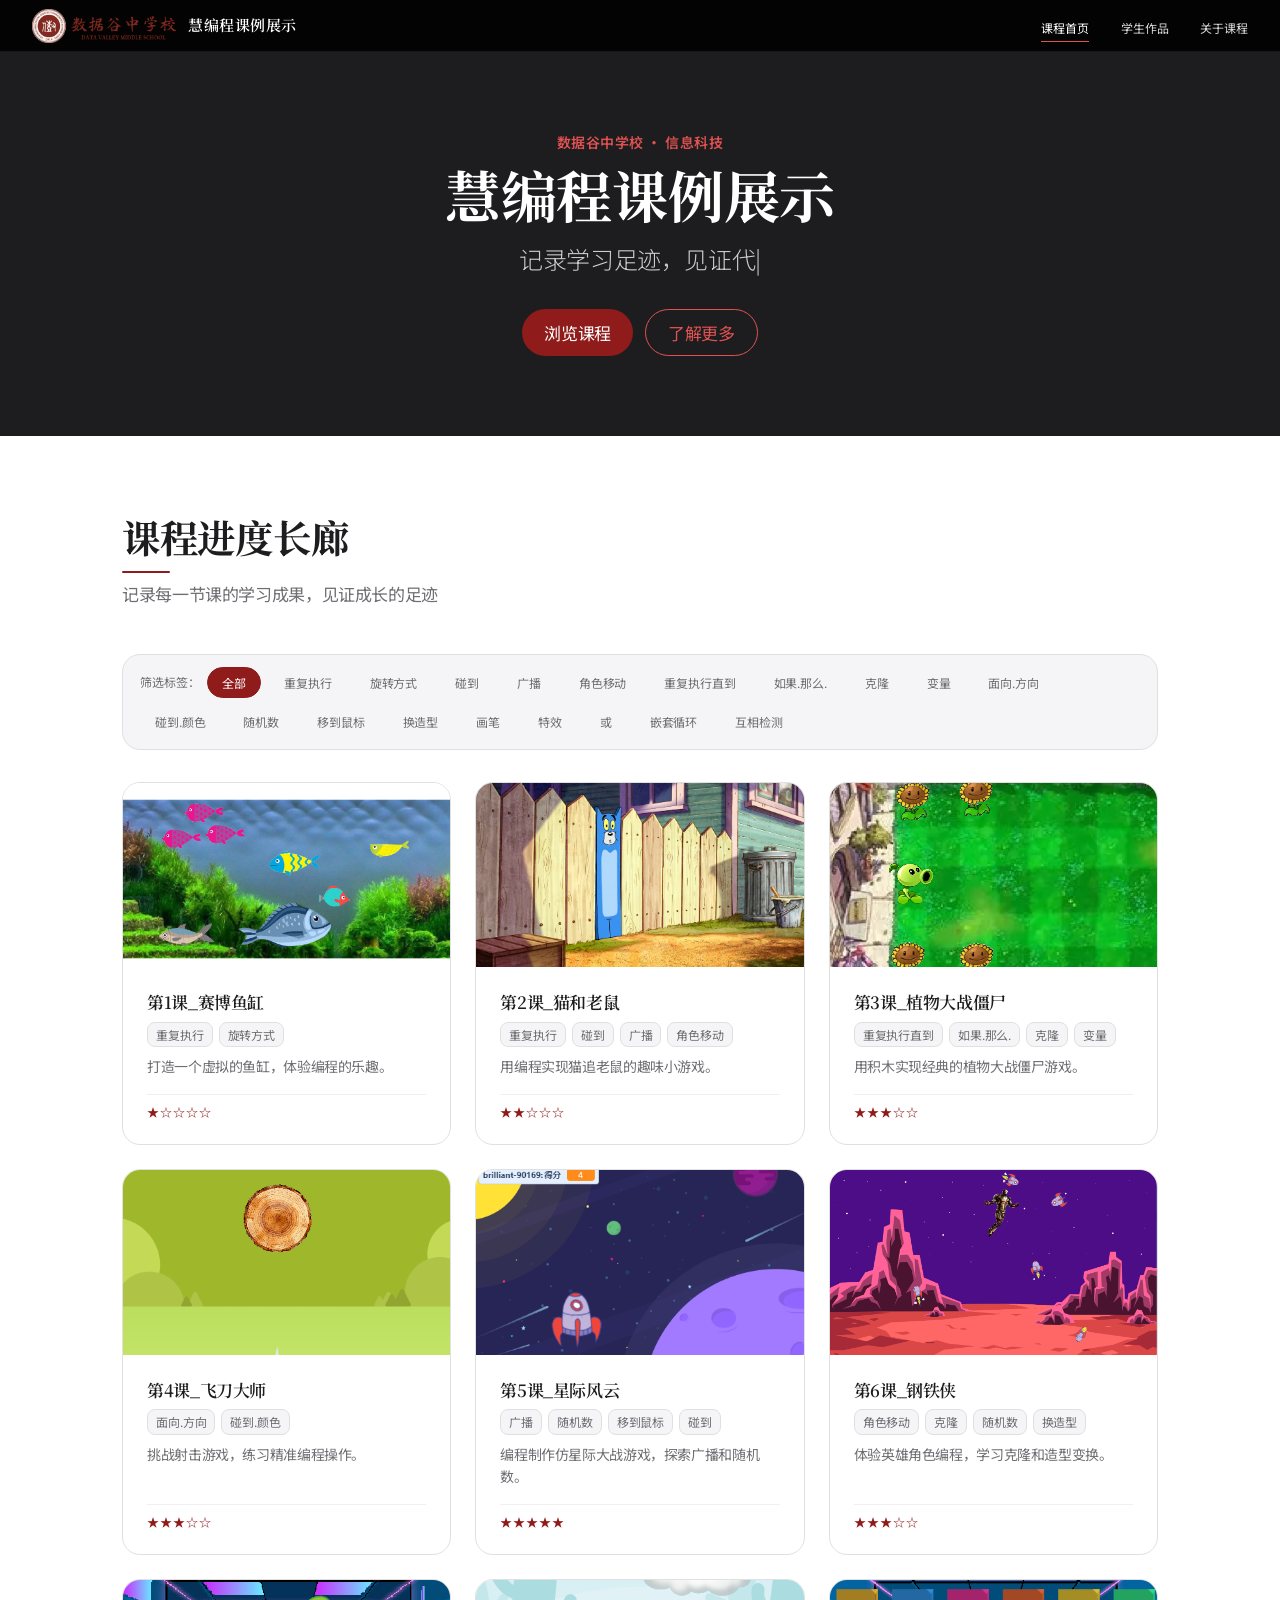
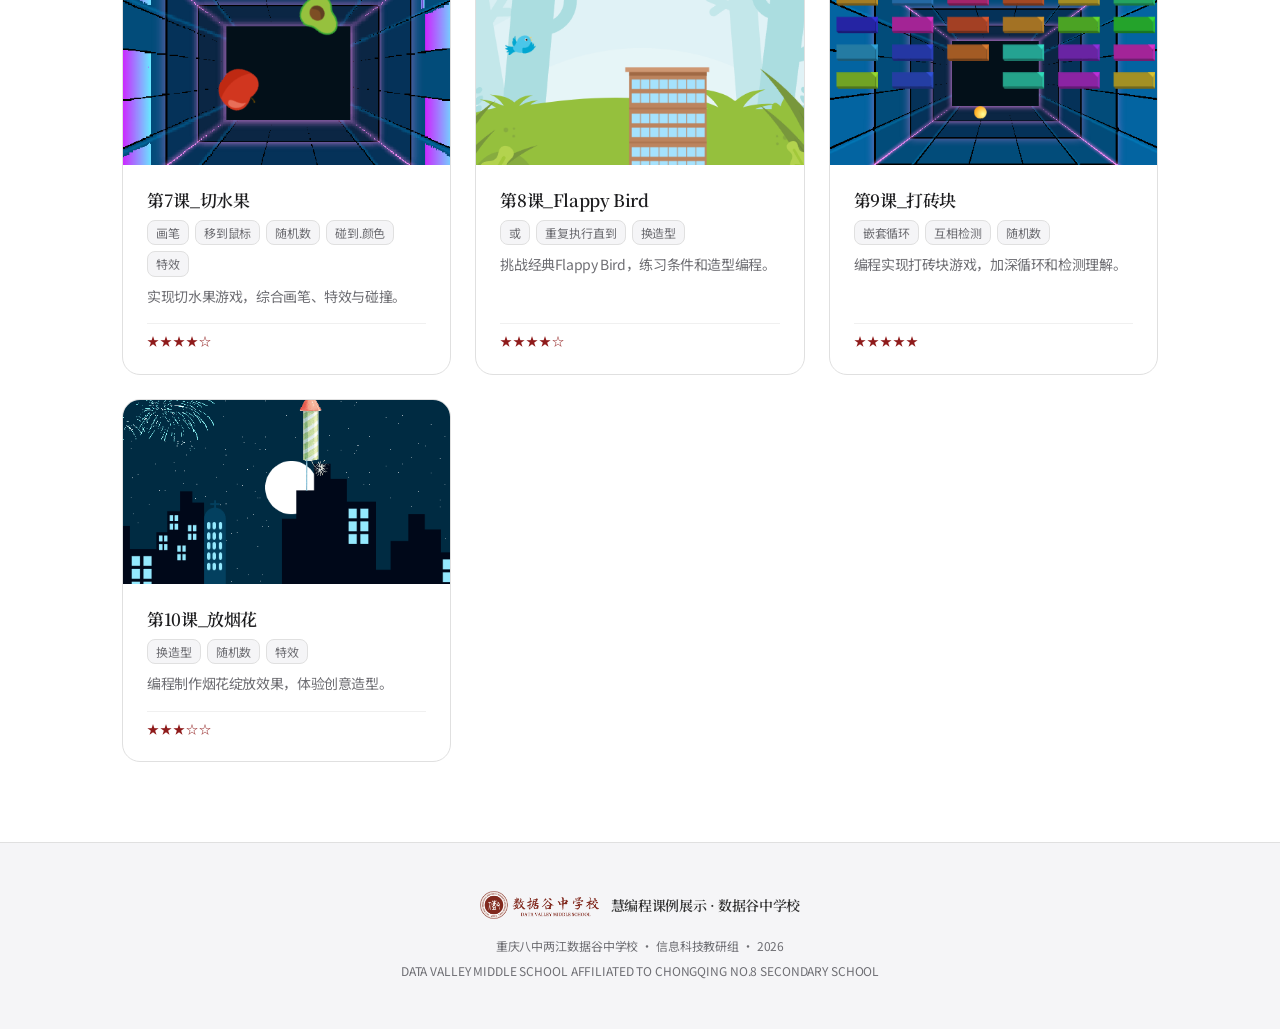
==== commit e204ddff: "Update index.html" ====
--- a/index.html
+++ b/index.html
@@ -64,7 +64,7 @@
       <img src="assets/images/logo.png" alt="数据谷中学校">
       <span>慧编程课例展示 · 数据谷中学校</span>
     </div>
-    <p>重庆八中数据谷中学校 · 信息科技教研组 · 2026</p>
+    <p>重庆八中两江数据谷中学校 · 信息科技教研组 · 2026</p>
     <p style="margin-top:4px;">DATA VALLEY MIDDLE SCHOOL AFFILIATED TO CHONGQING NO.8 SECONDARY SCHOOL</p>
   </footer>
 
